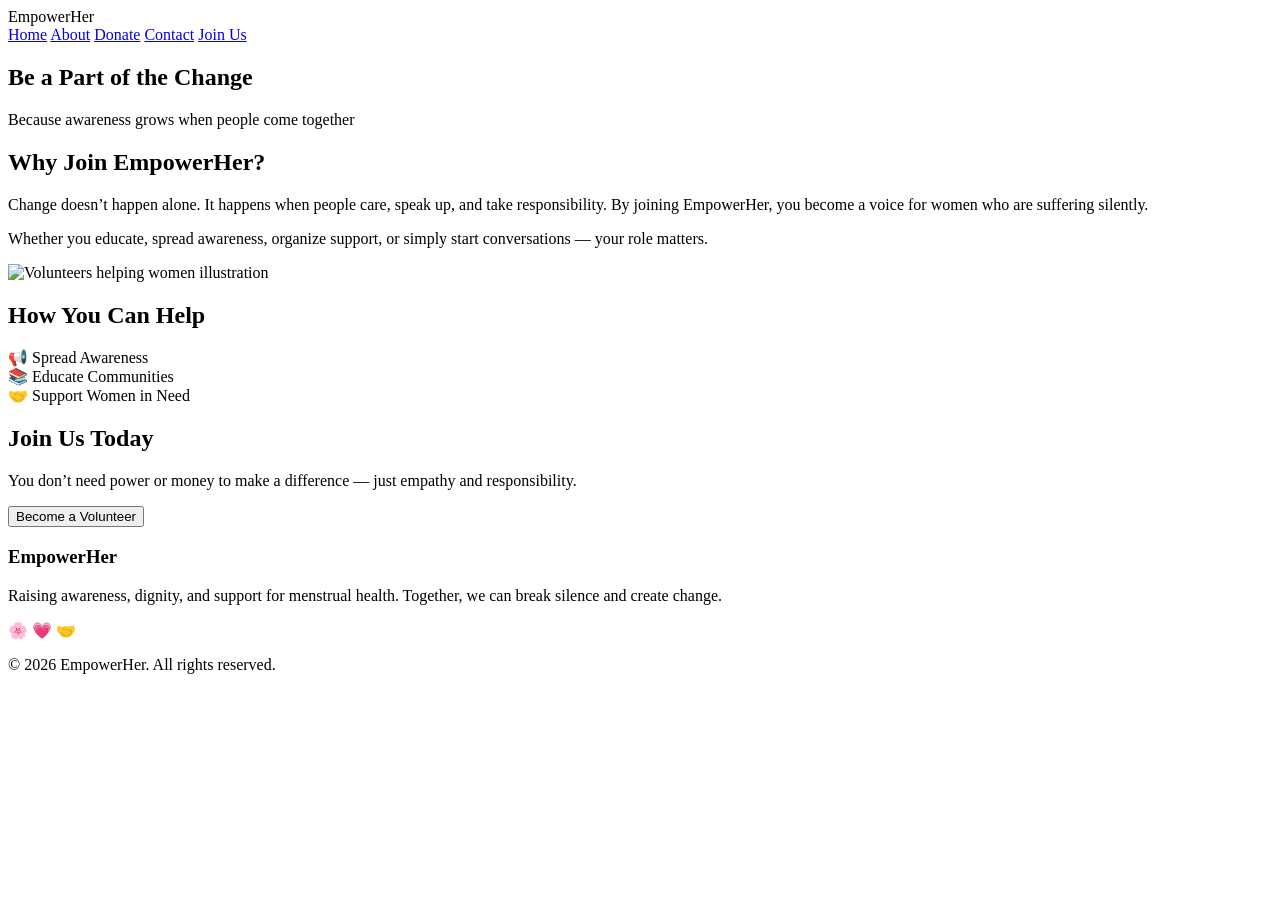
==== volunteer.html @ 95cc11f2 "added volunteer.html" ====
<!DOCTYPE html>
<html lang="en">
<head>
    <meta charset="UTF-8">
    <meta name="viewport" content="width=device-width, initial-scale=1.0">
    <title>Volunteer | EmpowerHer</title>
    <link rel="stylesheet" href="style.css">
</head>
<body>
      <!-- Header -->
    <header class="header">
        <div class="logo">EmpowerHer</div>

        <nav class="nav">
             <a href="index.html">Home</a>
             <a href="about.html">About</a>
             <a href="donate.html">Donate</a>
             <a href="contact.html">Contact</a>
             <a href="volunteer.html">Join Us</a>
        </nav>
    </header>


    
<!-- HERO of volunteer page-->
<section class="page-hero">
    <h1>Be a Part of the Change</h1>
    <p>Because awareness grows when people come together</p>
</section>

<!-- INTRO SECTION of volunteer page -->
<section class="volunteer-intro">
    <div class="volunteer-text">
        <h2>Why Join EmpowerHer?</h2>
        <p>
            Change doesn’t happen alone. It happens when people care,
            speak up, and take responsibility. By joining EmpowerHer,
            you become a voice for women who are suffering silently.
        </p>

        <p>
            Whether you educate, spread awareness, organize support,
            or simply start conversations — your role matters.
        </p>
    </div>

    <div class="volunteer-image">
        <img src="volunteer-image.png" alt="Volunteers helping women illustration">
    </div>
</section>

<!-- HOW YOU CAN HELP of volunteer page-->
<section class="help-ways">
    <h2>How You Can Help</h2>

    <div class="help-cards">
        <div class="help-card">📢 Spread Awareness</div>
        <div class="help-card">📚 Educate Communities</div>
        <div class="help-card">🤝 Support Women in Need</div>
    </div>
</section>

<!-- CTA -->
<section class="cta">
    <h2>Join Us Today</h2>
    <p>
        You don’t need power or money to make a difference —
        just empathy and responsibility.
    </p>
    <button class="cta-btn">Become a Volunteer</button>
</section>


    <!-- Footer -->
<footer class="footer">
    <div class="footer-content">
        <h3>EmpowerHer</h3>
        <p>
            Raising awareness, dignity, and support for menstrual health.
            Together, we can break silence and create change.
        </p>

        <div class="footer-icons">
            <span>🌸</span>
            <span>💗</span>
            <span>🤝</span>
        </div>

        <p class="footer-copy">
            © 2026 EmpowerHer. All rights reserved.
        </p>
         </div>
</footer>

<script src="script.js"></script>

</body>
</html>
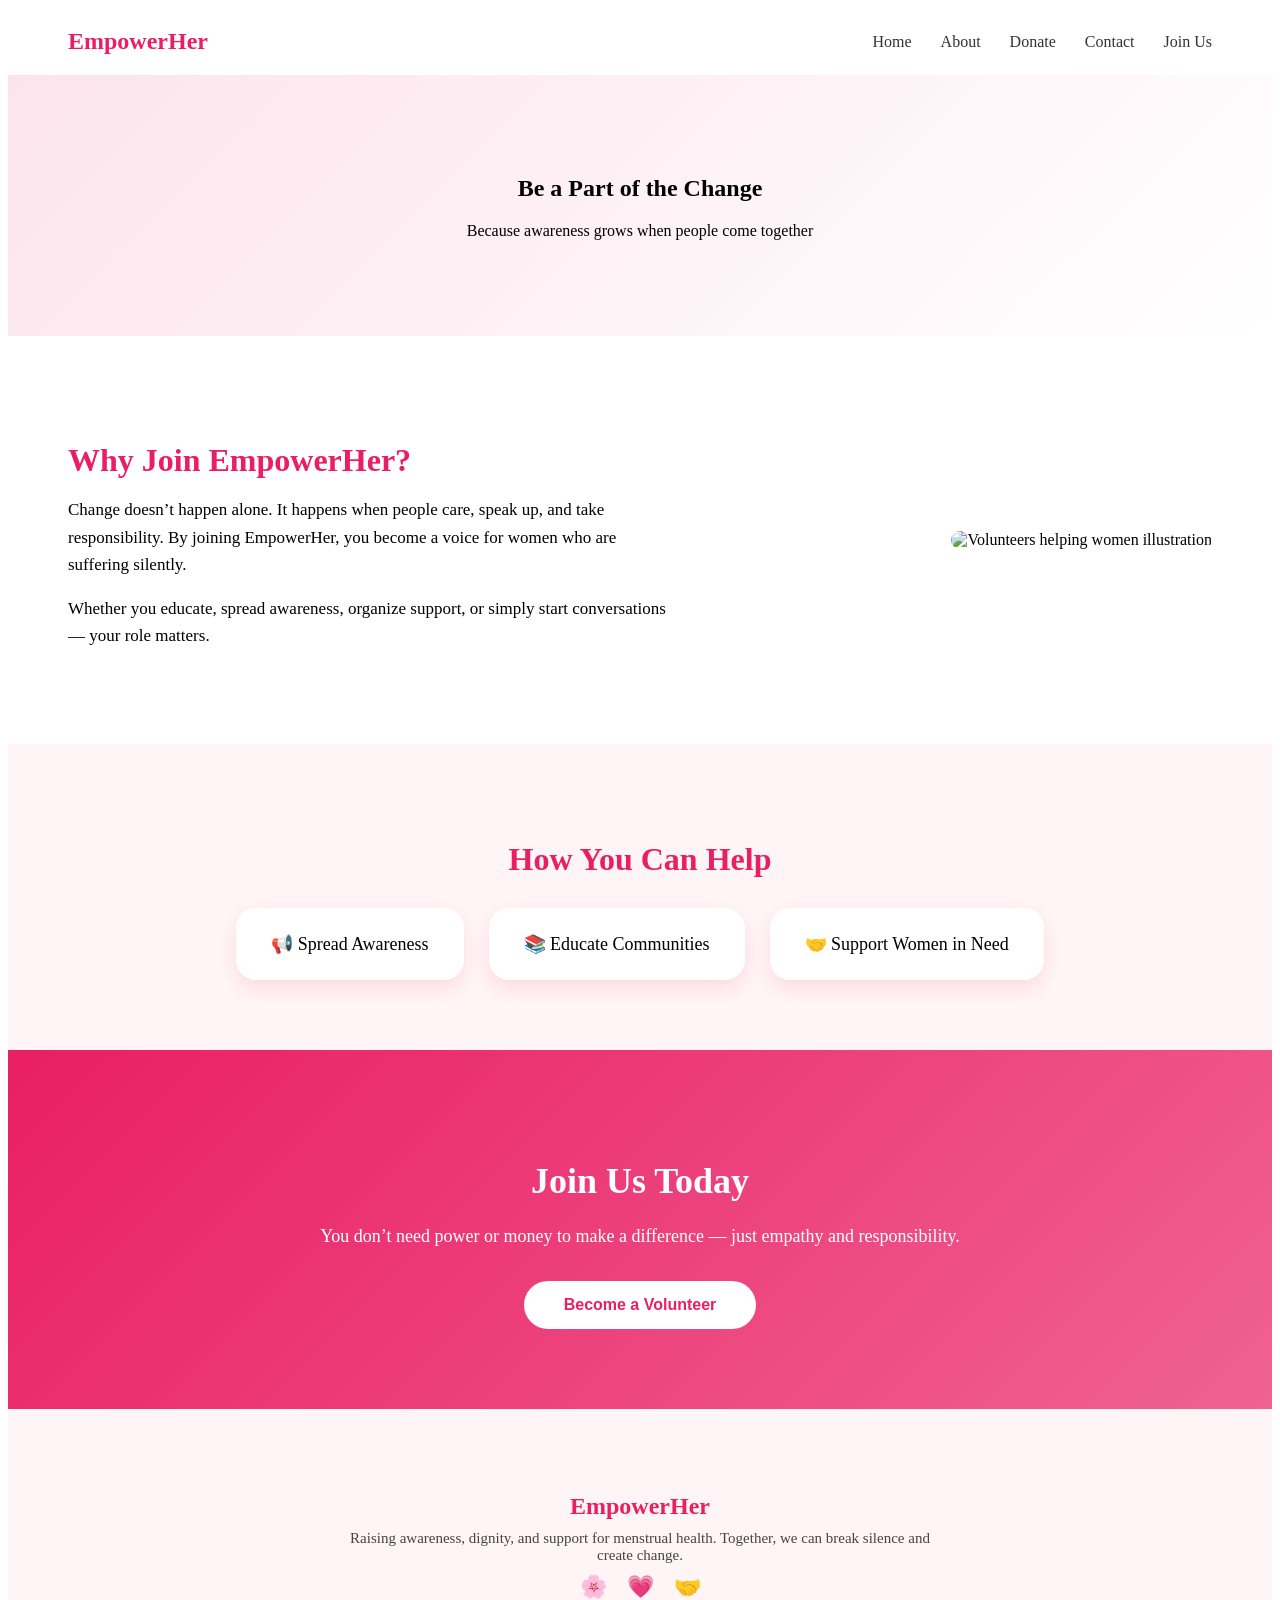
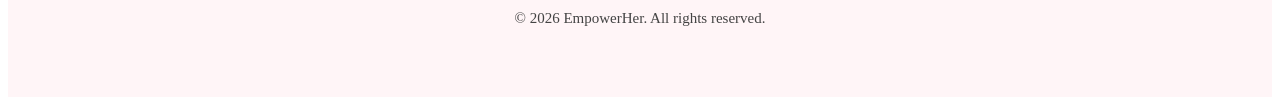
==== commit 2b5137ab: "added volunteer.html" ====
--- a/volunteer.html
+++ b/volunteer.html
@@ -45,7 +45,7 @@
     </div>
 
     <div class="volunteer-image">
-        <img src="volunteer-image.png" alt="Volunteers helping women illustration">
+        <img src="images/volunteer-image.jpg" alt="Volunteers helping women illustration">
     </div>
 </section>
 
--- a/style.css
+++ b/style.css
@@ -0,0 +1,421 @@
+/* Header Of All Pages */
+.header {
+    display: flex;
+    justify-content: space-between;
+    align-items: center;
+    padding: 20px 60px;
+    background-color: #ffffff;
+}
+/* Title Of Header */
+.logo {
+    font-size: 24px;
+    font-weight: bold;
+    color: #e91e63;
+}
+/* Nav Contain Links Of Different Pages*/
+.nav a {
+    margin-left: 25px;
+    text-decoration: none;
+    color: #333;
+    font-weight: 500;
+}
+
+
+/* Hero Section Of Home Page*/
+.hero {
+    display: flex;
+    align-items: center;
+    justify-content: space-between;
+    padding: 80px 60px;
+    background: linear-gradient(135deg, #fce4ec, #fff);
+}
+
+/* Child div 0f Text area 1*/
+.hero-text {
+    max-width: 600px;
+}
+
+.hero-text h1 {
+    font-size: 48px;
+    color: #e91e63;
+    margin-bottom: 20px;
+}
+.hero-text p {
+    font-size: 18px;
+    line-height: 1.6;
+    margin-bottom: 30px;
+    color: #444;
+}
+/* Button */
+.hero-btn {
+    background-color: #e91e63;
+    color: white;
+    border: none;
+    padding: 14px 30px;
+    font-size: 16px;
+    border-radius: 30px;
+    cursor: pointer;
+}
+/* when touched color change */
+.hero-btn:hover {
+    background-color: #d81b60;
+}
+
+ /* Child div 0f IMG 2*/
+
+ .hero-visual img {
+    width: 420px;
+    max-width: 100%;
+}
+
+
+
+/* Mission Section Of Home Page*/
+.mission {
+    padding: 80px 60px;
+    text-align: center;
+    background-color: #ffffff;
+}
+
+.mission h2 {
+    font-size: 36px;
+    color: #e91e63;
+    margin-bottom: 50px;
+}
+
+.mission-cards {
+    display: flex;
+    gap: 30px;
+    justify-content: center;
+}
+
+.mission-card {
+    background-color: #fff5f7;
+    padding: 40px 30px;
+    border-radius: 20px;
+    width: 300px;
+    box-shadow: 0 8px 20px rgba(233, 30, 99, 0.12);
+}
+
+.mission-icon {
+    font-size: 40px;
+    margin-bottom: 20px;
+}
+
+.mission-card h3 {
+    color: #e91e63;
+    margin-bottom: 15px;
+}
+
+.mission-card p {
+    font-size: 15px;
+    line-height: 1.6;
+}
+
+/* CTA SECTION */
+.cta {
+    padding: 80px 60px;
+    text-align: center;
+    background: linear-gradient(135deg, #e91e63, #f06292);
+    color: white;
+}
+
+.cta h2 {
+    font-size: 36px;
+    margin-bottom: 20px;
+}
+
+.cta p {
+    font-size: 18px;
+    max-width: 650px;
+    margin: 0 auto 30px;
+    line-height: 1.6;
+}
+
+.cta-btn {
+    background-color: white;
+    color: #e91e63;
+    border: none;
+    padding: 15px 40px;
+    font-size: 16px;
+    border-radius: 30px;
+    cursor: pointer;
+    font-weight: bold;
+}
+
+.cta-btn:hover {
+    background-color: #ffe4ec;
+}
+
+/* FOOTER */
+.footer {
+    background-color: #fff5f7;
+    padding: 60px 20px;
+    text-align: center;
+}
+
+.footer h3 {
+    color: #e91e63;
+    font-size: 24px;
+    margin-bottom: 10px;
+}
+
+.footer p {
+    max-width: 600px;
+    margin: 10px auto;
+    font-size: 15px;
+    color: #444;
+}
+
+.footer-icons span {
+    font-size: 22px;
+    margin: 0 8px;
+}
+
+.footer-copy {
+    margin-top: 20px;
+    font-size: 13px;
+    color: #777;
+}
+
+
+
+
+
+ /* ABOUT */
+.about-block {
+    display: flex;
+    align-items: center;
+    justify-content: space-between;
+    padding: 80px 60px;
+    gap: 40px;
+}
+
+.about-block.reverse {
+    flex-direction: row-reverse;
+}
+
+.about-block-text {
+    max-width: 600px;
+}
+
+.about-block-text h2 {
+    font-size: 32px;
+    color: #e91e63;
+    margin-bottom: 15px;
+}
+
+.about-block-text p {
+    font-size: 17px;
+    line-height: 1.6;
+    margin-bottom: 15px;
+}
+
+.about-block-image img {
+    width: 380px;
+    max-width: 100%;
+    border-radius: 20px;
+}
+
+/* HIGHLIGHT */
+.about-highlight {
+    background-color: #fff5f7;
+    padding: 70px 20px;
+    text-align: center;
+}
+
+.about-highlight h2 {
+    font-size: 32px;
+    color: #e91e63;
+    margin-bottom: 20px;
+}
+
+.about-highlight p {
+    max-width: 700px;
+    margin: 0 auto 30px;
+    font-size: 17px;
+}
+
+.highlight-cards {
+    display: flex;
+    justify-content: center;
+    gap: 25px;
+}
+
+.highlight-card {
+    background: white;
+    padding: 25px 35px;
+    border-radius: 20px;
+    font-size: 18px;
+    box-shadow: 0 8px 20px rgba(233, 30, 99, 0.12);
+}
+
+
+
+
+
+/* DONATE PAGE */
+.donate-block {
+    display: flex;
+    align-items: center;
+    justify-content: space-between;
+    padding: 80px 60px;
+    gap: 40px;
+}
+
+.donate-text {
+    max-width: 600px;
+}
+
+.donate-text h2 {
+    font-size: 32px;
+    color: #e91e63;
+    margin-bottom: 15px;
+}
+
+.donate-text p {
+    font-size: 17px;
+    line-height: 1.6;
+    margin-bottom: 15px;
+}
+
+.donate-image img {
+    width: 380px;
+    max-width: 100%;
+    border-radius: 20px;
+}
+
+/* DONATION IMPACT */
+.donate-impact {
+    background-color: #fff5f7;
+    padding: 70px 20px;
+    text-align: center;
+}
+
+.donate-impact h2 {
+    font-size: 32px;
+    color: #e91e63;
+    margin-bottom: 30px;
+}
+
+.impact-cards {
+    display: flex;
+    justify-content: center;
+    gap: 25px;
+}
+
+.impact-card {
+    background: white;
+    padding: 25px 35px;
+    border-radius: 20px;
+    font-size: 18px;
+    box-shadow: 0 8px 20px rgba(233, 30, 99, 0.12);
+}
+
+
+
+
+
+/* CONTACT PAGE */
+.page-hero {
+    padding: 80px 20px;
+    text-align: center;
+    background: linear-gradient(135deg, #fce4ec, #fff);
+}
+
+.contact-intro {
+    max-width: 700px;
+    margin: 60px auto;
+    text-align: center;
+    font-size: 17px;
+    line-height: 1.6;
+}
+
+.contact-info {
+    display: flex;
+    justify-content: center;
+    gap: 30px;
+    padding: 40px 20px 80px;
+}
+
+.contact-card {
+    background: #fff5f7;
+    padding: 40px 30px;
+    border-radius: 25px;
+    width: 260px;
+    text-align: center;
+    box-shadow: 0 8px 20px rgba(233, 30, 99, 0.12);
+}
+
+.contact-icon {
+    font-size: 32px;
+    display: block;
+    margin-bottom: 15px;
+}
+
+.contact-card h3 {
+    color: #e91e63;
+    margin-bottom: 8px;
+}
+
+
+
+
+
+/* VOLUNTEER PAGE */
+.volunteer-intro {
+    display: flex;
+    justify-content: space-between;
+    align-items: center;
+    padding: 80px 60px;
+    gap: 40px;
+}
+
+.volunteer-text {
+    max-width: 600px;
+}
+
+.volunteer-text h2 {
+    font-size: 32px;
+    color: #e91e63;
+    margin-bottom: 15px;
+}
+
+.volunteer-text p {
+    font-size: 17px;
+    line-height: 1.6;
+    margin-bottom: 15px;
+}
+
+.volunteer-image img {
+    width: 380px;
+    max-width: 100%;
+    border-radius: 20px;
+}
+
+/* HELP WAYS */
+.help-ways {
+    background-color: #fff5f7;
+    padding: 70px 20px;
+    text-align: center;
+}
+
+.help-ways h2 {
+    font-size: 32px;
+    color: #e91e63;
+    margin-bottom: 30px;
+}
+
+.help-cards {
+    display: flex;
+    justify-content: center;
+    gap: 25px;
+}
+
+.help-card {
+    background: white;
+    padding: 25px 35px;
+    border-radius: 20px;
+    font-size: 18px;
+    box-shadow: 0 8px 20px rgba(233, 30, 99, 0.12);
+}
